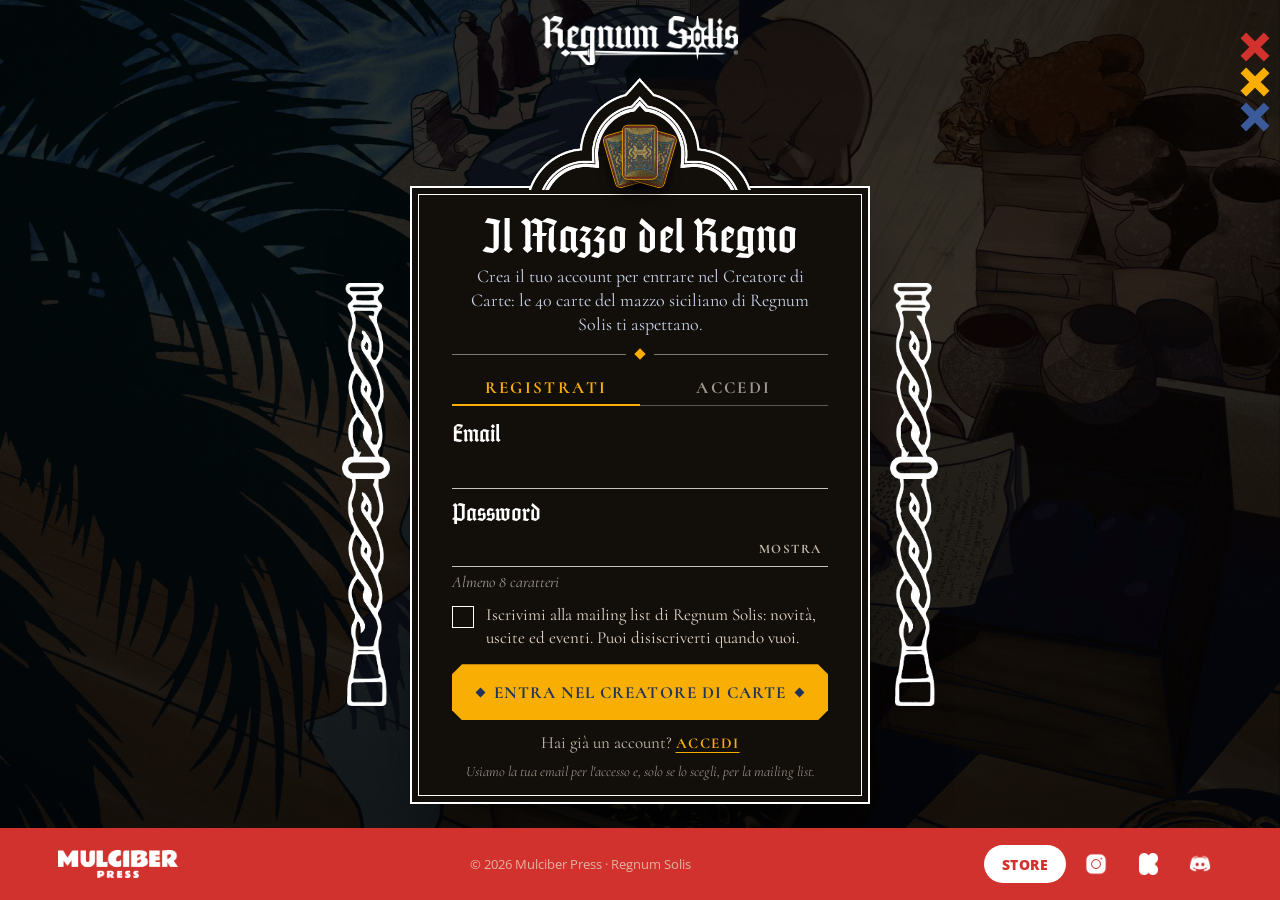
==== carte.html @ 5269cb9b "Pagina di ingresso con registrazione/accesso su Google Fogli; carte spostate in carte.html e bloccat" ====
<!doctype html>
<html lang="it">
<head>
  <meta charset="utf-8">
  <meta name="viewport" content="width=device-width, initial-scale=1, viewport-fit=cover">
  <meta name="theme-color" content="#15110C">
  <meta name="description" content="Pesca una carta dal mazzo siciliano di Regnum Solis: 40 carte, senza reinserimento.">
  <title>Regnum Solis · Il Mazzo Siciliano</title>
  <meta name="robots" content="noindex">
  <script src="./config.js?v=17"></script>
  <script src="./gate.js?v=17"></script>
  <link rel="icon" type="image/png" href="./assets/brand/favicon.png">
  <link rel="apple-touch-icon" href="./assets/brand/favicon.png">
  <link rel="preconnect" href="https://fonts.googleapis.com">
  <link rel="preconnect" href="https://fonts.gstatic.com" crossorigin>
  <link href="https://fonts.googleapis.com/css2?family=Cormorant:ital,wght@0,400;0,500;0,600;1,400;1,500&family=Cormorant+SC:wght@500;600;700&family=Open+Sans:wght@400;600;800&display=swap" rel="stylesheet">
  <link rel="preload" as="image" href="./assets/cards/retro.png">
  <link rel="preload" as="font" type="font/woff2" href="./assets/fonts/sachsenwald-regular.woff2" crossorigin>
  <link rel="stylesheet" href="./style.css?v=17">
</head>
<body>
  <svg class="xx" viewBox="0 0 90 300" aria-hidden="true"><path d="M10 10l70 70M80 10L10 80" stroke="#D1322D"/><path d="M10 115l70 70M80 115l-70 70" stroke="#F8AE03"/><path d="M10 220l70 70M80 220l-70 70" stroke="#3A5A99"/></svg>
  <div class="app">
    <header class="topbar">
      <img class="logo-rs" src="./assets/brand/regnum-solis-bianco.png" alt="Regnum Solis" width="900" height="224">
    </header>

    <main class="table">
      <section class="deck" aria-label="Mazzo">
        <button class="deck-stack" id="deckBtn" type="button" aria-label="Pesca una carta dal mazzo">
          <img src="./assets/cards/retro.png" alt="" class="deck-card deck-card--3">
          <img src="./assets/cards/retro.png" alt="" class="deck-card deck-card--2">
          <img src="./assets/cards/retro.png" alt="" class="deck-card deck-card--1">
        </button>
        <p class="deck-hint" id="deckHint">40 carte · Tocca per pescare</p>
      </section>

      <section class="stage" aria-label="Carta pescata">
        <button class="flip" id="flip" type="button" aria-label="Pesca una carta">
          <span class="flip-inner">
            <span class="face face--back"><img src="./assets/cards/retro.png" alt="Retro della carta"></span>
            <span class="face face--front"><img id="frontImg" src="./assets/cards/retro.png" alt=""></span>
          </span>
        </button>
      </section>

      <section class="panel" aria-live="polite">
        <div class="divider" aria-hidden="true"><span></span><i></i><span></span></div>
        <h1 class="card-name" id="cardName">Tocca il mazzo</h1>
        <div class="history">
          <p class="history-label">Ultime pescate</p>
          <ul class="chips" id="history"><li class="chips-empty">Nessuna pescata, per ora</li></ul>
        </div>
        <p class="panel-tip">Le carte pescate escono dal mazzo: tornano solo quando rimescoli.</p>
      </section>

      <div class="actions">
        <button class="btn btn--primary" id="drawBtn" type="button"><i aria-hidden="true"></i><span id="drawLabel">Pesca una carta</span><i aria-hidden="true"></i></button>
        <button class="btn btn--secondary" id="shuffleBtn" type="button"><i aria-hidden="true"></i>Rimescola<i aria-hidden="true"></i></button>
      </div>
    </main>

  </div>

  <footer class="site-footer">
    <div class="sf-inner">
      <a class="sf-brand" href="https://mulciber-games.sumupstore.com/pagina/chi-siamo" target="_blank" rel="noopener">
        <img src="./assets/brand/mulciber-press.png" alt="Mulciber Press" width="600" height="138">
      </a>
      <nav class="sf-links" aria-label="Canali Mulciber Press">
        <button class="sf-exit" id="logoutBtn" type="button">Esci</button>
        <a class="sf-store" href="https://mulciber-games.sumupstore.com/" target="_blank" rel="noopener">Store</a>
        <a class="sf-icon" href="https://instagram.com/regnumsolis" target="_blank" rel="noopener" aria-label="Instagram" title="Instagram"><img src="./assets/brand/instagram.png" alt="" width="100" height="100"></a>
        <a class="sf-icon" href="https://www.kickstarter.com/projects/mulcibergames/regnum-solis-la-sicilia-medievale-in-gdr" target="_blank" rel="noopener" aria-label="Kickstarter" title="Kickstarter"><img src="./assets/brand/kickstarter.png" alt="" width="89" height="100"></a>
        <a class="sf-icon" href="https://discord.gg/AQD8jS86pF" target="_blank" rel="noopener" aria-label="Discord" title="Discord"><img src="./assets/brand/discord.png" alt="" width="100" height="100"></a>
      </nav>
      <p class="sf-copy">© 2026 Mulciber Press · Regnum Solis</p>
    </div>
  </footer>
  <script src="./app.js?v=17" defer></script>
</body>
</html>
---- style.css ----
/* Regnum Solis · Il Mazzo Siciliano — mobile-first */
@font-face { font-family: "Sachsenwald"; src: url("./assets/fonts/sachsenwald-regular.woff2") format("woff2"); font-weight: 400; font-display: swap; }
@font-face { font-family: "Sachsenwald"; src: url("./assets/fonts/sachsenwald-light.woff2") format("woff2"); font-weight: 300; font-display: swap; }
:root {
  --notte: #16130D;
  /* tricromia Mulciber: blu, rosso, giallo */
  --blu: #203459;
  --rosso: #D1322D;
  --giallo: #F8AE03;
  --sfondo: var(--blu);
  --sfondo-scuro: #142240;
  --crepuscolo: #2A2416;
  --terra: #3D3821;
  --oro: #D2B262;
  --oro-scuro: #8E733E;
  --acqua: #86AB9E;
  --acqua-scura: #2D7674;
  --sangue: #CF5145;
  --bruno: #592D1C;
  --pergamena: #FFFFFF;
  --nebbia: #C9D3E8;

  /* colori dei semi, ripresi dalle carte */
  --coppe: #FF5A4E;
  --denari: #F8AE03;
  --spade: #18A4A9;
  --bastoni: #F27A3D;
  --footer: var(--rosso);
  --ombra: rgba(18,13,8,.76);
  --chip-bg: rgba(12,9,6,.6);

  --f-title: "Sachsenwald", "Cormorant SC", Georgia, serif;
  --f-display: "Cormorant SC", "Cormorant", Georgia, serif;
  --f-body: "Cormorant", Georgia, serif;
  --f-ui: "Open Sans", system-ui, sans-serif;

  --chamfer: 10px;
  --radius-card: 14px;
  --flip-ms: 700ms;
  --gutter: 20px;
}

*, *::before, *::after { box-sizing: border-box; }
html, body { height: 100%; }
body {
  margin: 0;
  height: 100vh; height: 100dvh;
  display: grid; grid-template-rows: minmax(0, 1fr) auto;
  background: #15110C url("./assets/brand/mappa-sicilia-m.jpg") center / cover no-repeat;
  color: var(--pergamena);
  font-family: var(--f-body);
  -webkit-font-smoothing: antialiased;
  -webkit-tap-highlight-color: transparent;
  overflow: hidden;
}
img { display: block; max-width: 100%; }
button { font: inherit; color: inherit; background: none; border: 0; padding: 0; cursor: pointer; }
:focus-visible { outline: 2px solid var(--acqua); outline-offset: 4px; }

/* Background: mappa della Sicilia in ombra + vignetta */
@media (min-width: 700px) { body { background-image: url("./assets/brand/mappa-sicilia.jpg"); } }
body::before, body::after { content: ""; position: fixed; inset: 0; pointer-events: none; z-index: 0; }
body::before { background: var(--ombra); }
body::after {
  background: radial-gradient(120% 80% at 50% 45%, rgba(0,0,0,0) 35%, rgba(0,0,0,.55) 100%);
}

/* ---------- Layout (mobile) ---------- */
.app {
  position: relative; z-index: 1;
  min-height: 0; width: 100%;
  display: grid;
  grid-template-rows: auto minmax(0, 1fr);
  gap: 12px;
  padding: max(16px, env(safe-area-inset-top)) var(--gutter) 14px;
  max-width: 520px; margin: 0 auto;
}

.topbar { display: flex; flex-direction: column; align-items: center; gap: 6px; }
/* Tre X tricolori a filo del bordo destro */
.xx {
  position: fixed; z-index: 2; right: 6px; top: max(18px, env(safe-area-inset-top));
  width: 20px; height: auto;
  fill: none; stroke-width: 24; stroke-linecap: butt; pointer-events: none;
}
.logo-rs { width: min(210px, 56vw); height: auto; }
.kicker {
  margin: 0; font-family: var(--f-display); font-weight: 600; font-size: 13px; letter-spacing: .16em;
  text-transform: uppercase; color: var(--acqua); text-align: center;
}

.table {
  min-height: 0;
  display: grid;
  grid-template-rows: minmax(0, 1fr) auto auto;
  grid-template-areas: "stage" "panel" "actions";
  gap: 12px;
}
.deck { display: none; grid-area: deck; }
.stage { grid-area: stage; min-height: 0; min-width: 0; display: flex; align-items: center; justify-content: center; container-type: size; position: relative; }
.flip { position: relative; z-index: 1; }
.panel { grid-area: panel; text-align: center; min-width: 0; }
.actions { grid-area: actions; display: grid; gap: 10px; }

/* ---------- Card flip ---------- */
.flip {
  --flip-max: 282px;
  width: min(100cqw, 100cqh * 57 / 89, var(--flip-max));
  aspect-ratio: 57 / 89;
  perspective: 1400px;
  border-radius: var(--radius-card);
}
.flip-inner {
  position: relative; display: block; width: 100%; height: 100%;
  transform-style: preserve-3d;
  transition: transform var(--flip-ms) cubic-bezier(.3,.7,.2,1.05);
}
.flip.is-flipped .flip-inner { transform: rotateY(180deg); }
.flip.is-lifting { animation: lift var(--flip-ms) ease-out; }
@keyframes lift { 0%,100% { transform: translateY(0) scale(1); } 45% { transform: translateY(-10px) scale(1.04); } }

.face {
  position: absolute; inset: 0; display: block;
  border-radius: var(--radius-card); overflow: hidden;
  backface-visibility: hidden; -webkit-backface-visibility: hidden;
  background: var(--bruno);
  box-shadow:
    0 18px 40px -6px rgba(0,0,0,.55),
    0 0 28px rgba(248,174,3,.18);
}
.face img { width: 100%; height: 100%; object-fit: cover; }
.face::after { content: ""; position: absolute; inset: 0; border-radius: inherit; pointer-events: none; box-shadow: inset 0 0 0 1.5px rgba(248,174,3,.85); }
.face--front { transform: rotateY(180deg); background: #fff; }

.flip.is-shuffling, .deck-stack.is-shuffling { animation: riffle 620ms ease-in-out; }
@keyframes riffle {
  0%,100% { transform: translateX(0) rotate(0); }
  20% { transform: translateX(-10px) rotate(-3deg); }
  40% { transform: translateX(9px) rotate(2.5deg); }
  60% { transform: translateX(-6px) rotate(-1.5deg); }
  80% { transform: translateX(4px) rotate(1deg); }
}

/* ---------- Panel ---------- */
.panel-kicker, .panel-tip { display: none; }
.divider { display: flex; align-items: center; gap: 10px; width: min(240px, 70%); margin: 0 auto 4px; }
.divider span { flex: 1; height: 1px; background: rgba(255,244,226,.45); }
.divider i { width: 8px; height: 8px; background: var(--giallo); transform: rotate(45deg); }
.card-name {
  margin: 0; font-family: var(--f-title); font-weight: 400;
  font-size: clamp(28px, 8.4vw, 36px); line-height: 1.1; color: var(--pergamena);
}
.card-meta { margin: 2px 0 0; font-style: italic; font-size: 18px; color: var(--nebbia); }
.card-name.is-new, .card-meta.is-new { animation: fadeUp 420ms ease-out both; }
@keyframes fadeUp { from { opacity: 0; transform: translateY(6px); } to { opacity: 1; transform: none; } }

.history { margin-top: 10px; }
.history-label {
  margin: 0 0 6px; font-family: var(--f-display); font-weight: 600; font-size: 13px; letter-spacing: .14em;
  text-transform: uppercase; color: rgba(255,244,226,.8);
}
.chips {
  list-style: none; margin: 0; padding: 0;
  display: flex; gap: 6px; justify-content: center; flex-wrap: nowrap; overflow: hidden;
  min-height: 30px;
}
.chip {
  --seme: var(--pergamena);
  flex: none; display: inline-flex; align-items: center; gap: 8px;
  padding: 4px 10px 4px 8px; border-radius: 6px;
  background: var(--chip-bg);
  white-space: nowrap; animation: fadeUp 300ms ease-out both;
}
.chip::before { content: ""; width: 6px; height: 6px; border-radius: 50%; background: var(--seme); flex: none; }
.chip--coppe   { --seme: var(--coppe); }
.chip--denari  { --seme: var(--denari); }
.chip--spade   { --seme: var(--spade); }
.chip--bastoni { --seme: var(--bastoni); }
.chip b { font-family: var(--f-display); font-weight: 700; font-size: 15px; text-transform: uppercase; color: var(--pergamena); }
.chip em { font-size: 16px; color: rgba(255,244,226,.85); }
.chips li:nth-child(n+4) { display: none; }
.chips-empty { font-style: italic; font-size: 16px; color: rgba(255,244,226,.7); align-self: center; }

/* ---------- Buttons (chamfered, Daggerheart-like) ---------- */
.btn {
  --cut: var(--chamfer);
  position: relative; isolation: isolate;
  display: flex; align-items: center; justify-content: center; gap: 12px;
  width: 100%; min-height: 56px; padding: 0 24px;
  font-family: var(--f-display); font-weight: 700; font-size: 19px; letter-spacing: .1em; text-transform: uppercase;
  clip-path: polygon(var(--cut) 0, calc(100% - var(--cut)) 0, 100% var(--cut), 100% calc(100% - var(--cut)), calc(100% - var(--cut)) 100%, var(--cut) 100%, 0 calc(100% - var(--cut)), 0 var(--cut));
  transition: transform 120ms ease, filter 160ms ease;
  touch-action: manipulation;
}
.btn i { width: 7px; height: 7px; background: currentColor; transform: rotate(45deg); flex: none; }
.btn:active { transform: translateY(1px) scale(.99); }
.btn--primary { background: var(--giallo); color: var(--blu); }
.btn--secondary { min-height: 48px; font-size: 17px; color: #fff; background: var(--rosso); }
.btn--secondary::before {
  content: ""; position: absolute; inset: 1.5px; z-index: -1;
  background: var(--rosso);
  clip-path: polygon(var(--cut) 0, calc(100% - var(--cut)) 0, 100% var(--cut), 100% calc(100% - var(--cut)), calc(100% - var(--cut)) 100%, var(--cut) 100%, 0 calc(100% - var(--cut)), 0 var(--cut));
  transition: background 160ms ease;
}
@media (hover: hover) {
  .btn--primary:hover { filter: brightness(1.07); }
  .btn--secondary:hover::before { background: #B82A26; }
  /* Inclinazione 3D che segue il mouse (impostata da app.js) */
  .flip, .deck-stack {
    transform: perspective(900px) rotateX(var(--rx, 0deg)) rotateY(var(--ry, 0deg)) translateY(var(--ty, 0px));
    transition: transform 380ms cubic-bezier(.2,.8,.2,1);
  }
  .is-tilting { transition-duration: 90ms; }
}
.btn[disabled] { opacity: .7; cursor: progress; }
.btn.is-empty { opacity: .45; cursor: not-allowed; }
.deck-stack.is-empty { opacity: .3; cursor: not-allowed; }
.deck-stack.is-empty .deck-card { transform: none !important; }

/* ---------- Footer ---------- */
.site-footer {
  position: relative; z-index: 1;
  background: var(--footer);
  color: var(--pergamena);
  padding: 10px var(--gutter) max(10px, env(safe-area-inset-bottom));
}
.sf-inner { max-width: 1440px; margin: 0 auto; display: flex; align-items: center; justify-content: space-between; gap: 12px; }
.sf-brand img { width: 92px; height: auto; }
.sf-links { display: flex; align-items: center; gap: 8px; }
.sf-links a { display: inline-flex; align-items: center; justify-content: center; text-decoration: none; transition: background 160ms ease, opacity 160ms ease; }
.sf-icon { width: 44px; height: 44px; border-radius: 50%; }
.sf-icon img { width: 22px; height: 22px; object-fit: contain; }
.sf-icon:hover { background: rgba(255,255,255,.12); }
.sf-links a[hidden] { display: none; }
.sf-store {
  height: 38px; padding: 0 18px; border-radius: 999px;
  font-family: var(--f-ui); font-weight: 800; font-size: 14px; letter-spacing: .04em; text-transform: uppercase;
  color: var(--footer); background: var(--pergamena);
}
.sf-store:hover { background: #fff; }
.sf-exit {
  height: 38px; padding: 0 14px; border-radius: 999px;
  font-family: var(--f-ui); font-weight: 800; font-size: 14px; letter-spacing: .04em; text-transform: uppercase;
  color: #fff; box-shadow: inset 0 0 0 2px rgba(255,255,255,.85);
}
.sf-exit:hover { background: rgba(255,255,255,.14); }
.sf-copy { display: none; margin: 0; font-family: var(--f-ui); font-size: 13px; color: rgba(241,232,212,.7); }

/* Very short phones: tighten */
@media (max-height: 680px) {
  .app { gap: 6px; }
  .logo-rs { width: 160px; }
  .table { gap: 8px; }
  .history { margin-top: 6px; }
  .btn { min-height: 50px; }
  .btn--secondary { min-height: 42px; }
  .site-footer { padding-top: 6px; padding-bottom: max(6px, env(safe-area-inset-bottom)); }
  .sf-icon { width: 38px; height: 38px; }
  .sf-store { height: 34px; }
}

/* Tablet in verticale */
@media (min-width: 600px) and (max-width: 959px) and (min-height: 760px) {
  .app { max-width: 640px; }
  .flip { --flip-max: 420px; }
  .logo-rs { width: 240px; }
}

/* ---------- Phone in landscape ---------- */
@media (orientation: landscape) and (max-height: 520px) and (max-width: 959px) {
  .app { max-width: 900px; grid-template-rows: auto minmax(0, 1fr); gap: 8px; padding-top: max(10px, env(safe-area-inset-top)); }
  .topbar { flex-direction: row; justify-content: center; gap: 14px; }
  .logo-rs { width: 130px; }
  .table {
    grid-template-columns: minmax(0, 1fr) minmax(0, 1.25fr);
    grid-template-rows: minmax(0, 1fr) auto;
    grid-template-areas: "stage panel" "stage actions";
    column-gap: 24px; align-items: center;
  }
  .stage { height: 100%; }
  .flip { --flip-max: 100cqw; }
  .btn { min-height: 46px; }
  .btn--secondary { min-height: 40px; }
}

/* ---------- Desktop / tablet landscape ---------- */
@media (min-width: 960px) and (min-height: 600px) {
  :root { --gutter: clamp(24px, 4.5vw, 64px); }
  .app { max-width: 1440px; gap: 24px; padding-top: 32px; padding-bottom: 32px; }
  .topbar { flex-direction: row; justify-content: space-between; }
  .xx { width: 30px; top: 32px; right: 10px; }
  .site-footer { padding-top: 14px; padding-bottom: 14px; }
  .sf-brand img { width: 120px; }
  .sf-links { order: 3; }
  .sf-copy { display: inline; }
  .logo-rs { width: 232px; }
  .kicker { font-size: 15px; }

  /* 960–1199px: carta | pannello + azioni (mazzo nascosto) */
  .table {
    grid-template-columns: minmax(0, 1fr) minmax(280px, 360px);
    grid-template-rows: 1fr auto;
    grid-template-areas: "stage panel" "stage actions";
    column-gap: clamp(32px, 5vw, 72px); row-gap: 18px;
    align-items: center;
  }
  .deck { display: none; flex-direction: column; align-items: center; gap: 18px; align-self: end; }
  .deck-stack { position: relative; width: min(236px, 100%); aspect-ratio: 57 / 89; border-radius: var(--radius-card); }
  .deck-card {
    position: absolute; inset: 0; width: 100%; height: 100%; object-fit: cover;
    border-radius: var(--radius-card);
    box-shadow: inset 0 0 0 1.5px rgba(248,174,3,.85), 0 14px 30px -8px rgba(0,0,0,.6);
    outline: 1.5px solid rgba(248,174,3,.7); outline-offset: -1.5px;
    transition: transform 240ms ease;
  }
  .deck-card--3 { transform: translate(10px, -10px) rotate(2.5deg); }
  .deck-card--2 { transform: translate(5px, -5px) rotate(-2deg); }
  .deck-stack:hover .deck-card--3 { transform: translate(22px, -14px) rotate(7deg); }
  .deck-stack:hover .deck-card--2 { transform: translate(10px, -9px) rotate(-4deg); }
  .deck-stack:hover .deck-card--1 { transform: translate(-4px, -12px) rotate(-1.5deg); }
  .deck-hint { margin: 0; font-style: italic; font-size: 18px; color: var(--nebbia); }
  .actions { align-self: start; width: 100%; justify-self: center; }

  .stage { height: 100%; }
  .flip { --flip-max: 410px; }
  .panel { position: relative; padding-left: 52px !important; }
  .panel::before {
    content: ""; position: absolute; left: 0; top: 50%; transform: translateY(-50%);
    height: min(100%, 440px); aspect-ratio: 133 / 1173;
    background: url("./assets/ornaments/colonna.png") center / contain no-repeat;
  }

  .panel {
    text-align: left; align-self: end;
    padding: 0; background: none; border: 0; box-shadow: none;
  }
  .panel-kicker, .panel-tip { display: block; }
  .panel-kicker { margin: 0 0 12px; font-family: var(--f-display); font-weight: 600; font-size: 14px; letter-spacing: .16em; text-transform: uppercase; color: rgba(248,174,3,.85); }
  .card-name { font-size: 42px; }
  .card-meta { font-size: 20px; margin-top: 6px; }
  .divider { order: 0; width: 100%; margin: 18px 0; }
  .panel { display: flex; flex-direction: column; }
  .panel .divider { order: 3; }
  .panel .card-name { order: 1; }
  .panel .card-meta { order: 2; }
  .panel .history { order: 4; margin-top: 0; }
  .panel .panel-tip { order: 5; margin: 18px 0 0; font-size: 17px; color: rgba(255,244,226,.85); line-height: 1.45; }
  .history-label { font-size: 14px; margin-bottom: 10px; }
  .chips { flex-direction: column; align-items: flex-start; gap: 8px; }
  .chips li:nth-child(n+4) { display: inline-flex; }
  .chips li:nth-child(n+6) { display: none; }
}

/* ≥1200px: mazzo | carta | pannello */
@media (min-width: 1200px) and (min-height: 600px) {
  .table {
    grid-template-columns: minmax(240px, 300px) minmax(0, 1fr) minmax(280px, 340px);
    grid-template-areas: "deck stage panel" "actions stage panel";
  }
  .deck { display: flex; }
  .actions { width: min(300px, 100%); }
  .panel { align-self: center; }
}

@media (prefers-reduced-motion: reduce) {
  :root { --flip-ms: 1ms; }
  .flip.is-lifting, .flip.is-shuffling, .deck-stack.is-shuffling, .chip, .is-new { animation: none !important; }
}

/* Telefoni stretti: 2 chip, così non vengono tagliate */
@media (max-width: 420px) { .chips li:nth-child(n+3) { display: none; } }

/* Footer con "Esci": più compatto sui telefoni */
.sf-brand { flex: none; }
@media (max-width: 520px) {
  .sf-links { gap: 2px; }
  .sf-icon { width: 36px; height: 36px; }
  .sf-icon img { width: 20px; height: 20px; }
  .sf-store, .sf-exit { height: 32px; padding: 0 11px; font-size: 12.5px; }
  .sf-exit { margin-right: 4px; }
}
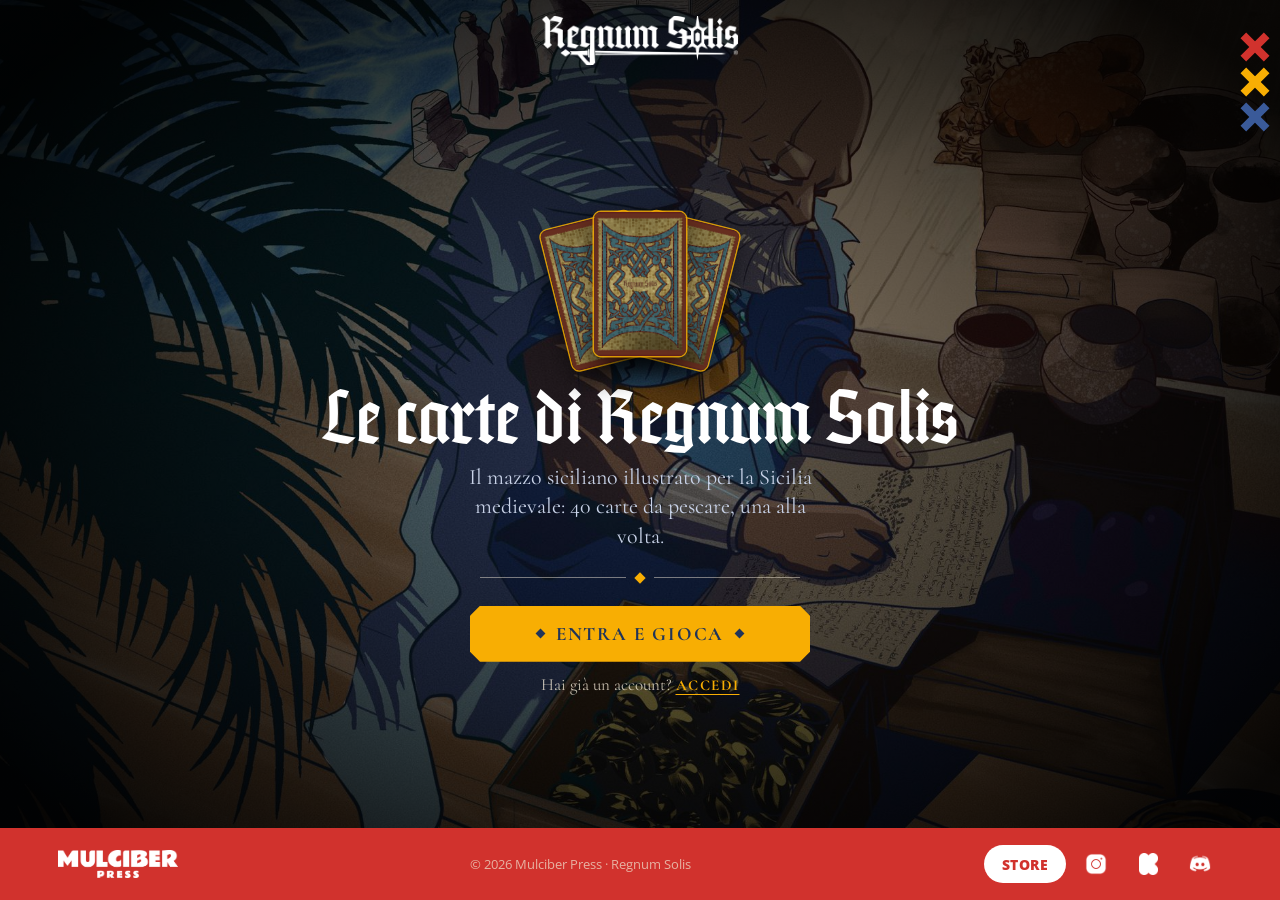
==== commit 2fc9e77e: "Linee della scheda dorate; collegamento al foglio Google della mailing list Co-Authored-By: Claude O" ====
--- a/carte.html
+++ b/carte.html
@@ -7,8 +7,8 @@
   <meta name="description" content="Pesca una carta dal mazzo siciliano di Regnum Solis: 40 carte, senza reinserimento.">
   <title>Regnum Solis · Il Mazzo Siciliano</title>
   <meta name="robots" content="noindex">
-  <script src="./config.js?v=17"></script>
-  <script src="./gate.js?v=17"></script>
+  <script src="./config.js?v=19"></script>
+  <script src="./gate.js?v=19"></script>
   <link rel="icon" type="image/png" href="./assets/brand/favicon.png">
   <link rel="apple-touch-icon" href="./assets/brand/favicon.png">
   <link rel="preconnect" href="https://fonts.googleapis.com">
@@ -16,7 +16,7 @@
   <link href="https://fonts.googleapis.com/css2?family=Cormorant:ital,wght@0,400;0,500;0,600;1,400;1,500&family=Cormorant+SC:wght@500;600;700&family=Open+Sans:wght@400;600;800&display=swap" rel="stylesheet">
   <link rel="preload" as="image" href="./assets/cards/retro.png">
   <link rel="preload" as="font" type="font/woff2" href="./assets/fonts/sachsenwald-regular.woff2" crossorigin>
-  <link rel="stylesheet" href="./style.css?v=17">
+  <link rel="stylesheet" href="./style.css?v=19">
 </head>
 <body>
   <svg class="xx" viewBox="0 0 90 300" aria-hidden="true"><path d="M10 10l70 70M80 10L10 80" stroke="#D1322D"/><path d="M10 115l70 70M80 115l-70 70" stroke="#F8AE03"/><path d="M10 220l70 70M80 220l-70 70" stroke="#3A5A99"/></svg>
@@ -77,6 +77,6 @@
       <p class="sf-copy">© 2026 Mulciber Press · Regnum Solis</p>
     </div>
   </footer>
-  <script src="./app.js?v=17" defer></script>
+  <script src="./app.js?v=19" defer></script>
 </body>
 </html>
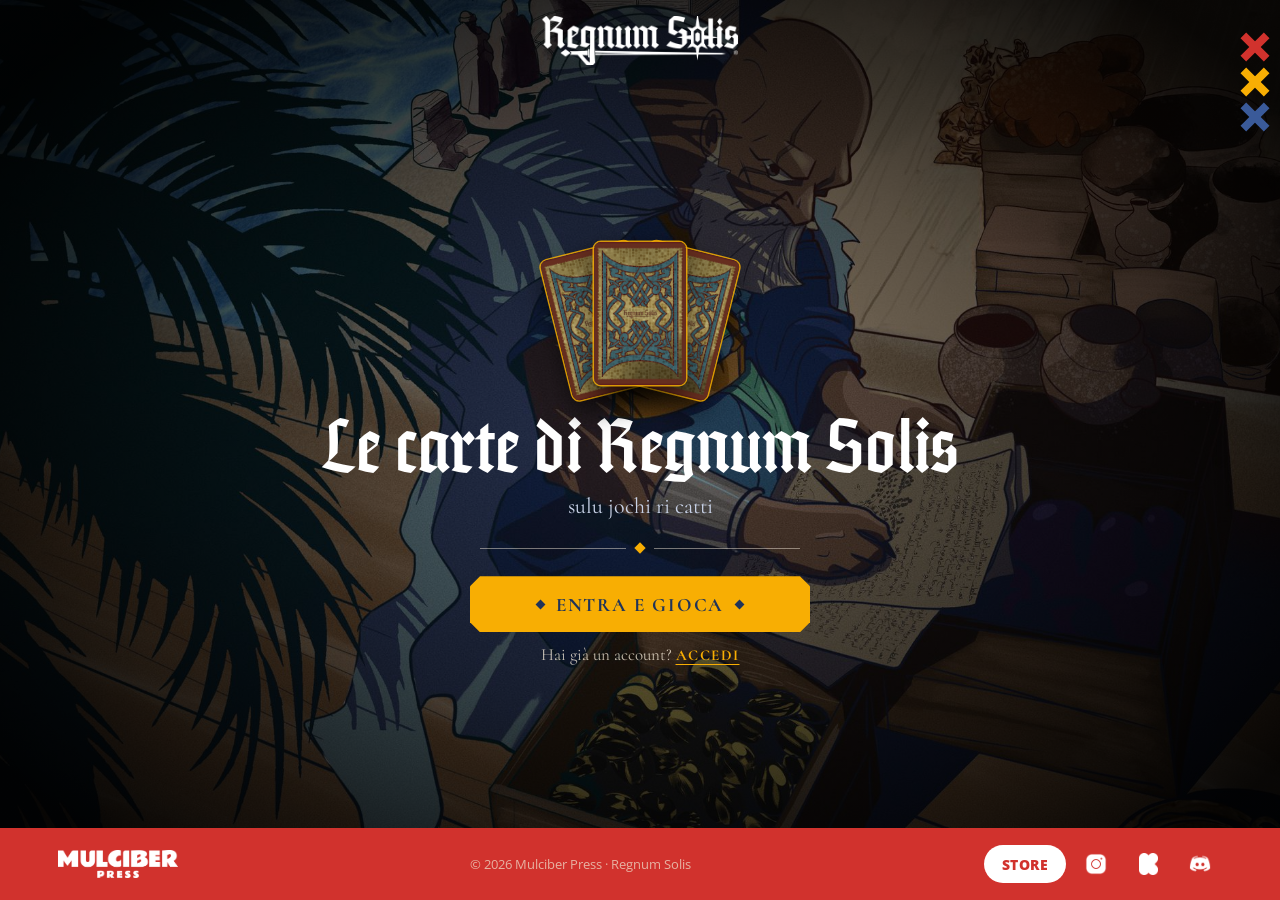
==== commit 7e216aa9: "Accesso: messaggi di attesa, sessioni non scollegate da nuovi accessi, pulsante Google disattivato f" ====
--- a/carte.html
+++ b/carte.html
@@ -7,8 +7,8 @@
   <meta name="description" content="Pesca una carta dal mazzo siciliano di Regnum Solis: 40 carte, senza reinserimento.">
   <title>Regnum Solis · Il Mazzo Siciliano</title>
   <meta name="robots" content="noindex">
-  <script src="./config.js?v=19"></script>
-  <script src="./gate.js?v=19"></script>
+  <script src="./config.js?v=23"></script>
+  <script src="./gate.js?v=23"></script>
   <link rel="icon" type="image/png" href="./assets/brand/favicon.png">
   <link rel="apple-touch-icon" href="./assets/brand/favicon.png">
   <link rel="preconnect" href="https://fonts.googleapis.com">
@@ -16,7 +16,7 @@
   <link href="https://fonts.googleapis.com/css2?family=Cormorant:ital,wght@0,400;0,500;0,600;1,400;1,500&family=Cormorant+SC:wght@500;600;700&family=Open+Sans:wght@400;600;800&display=swap" rel="stylesheet">
   <link rel="preload" as="image" href="./assets/cards/retro.png">
   <link rel="preload" as="font" type="font/woff2" href="./assets/fonts/sachsenwald-regular.woff2" crossorigin>
-  <link rel="stylesheet" href="./style.css?v=19">
+  <link rel="stylesheet" href="./style.css?v=23">
 </head>
 <body>
   <svg class="xx" viewBox="0 0 90 300" aria-hidden="true"><path d="M10 10l70 70M80 10L10 80" stroke="#D1322D"/><path d="M10 115l70 70M80 115l-70 70" stroke="#F8AE03"/><path d="M10 220l70 70M80 220l-70 70" stroke="#3A5A99"/></svg>
@@ -77,6 +77,6 @@
       <p class="sf-copy">© 2026 Mulciber Press · Regnum Solis</p>
     </div>
   </footer>
-  <script src="./app.js?v=19" defer></script>
+  <script src="./app.js?v=23" defer></script>
 </body>
 </html>
